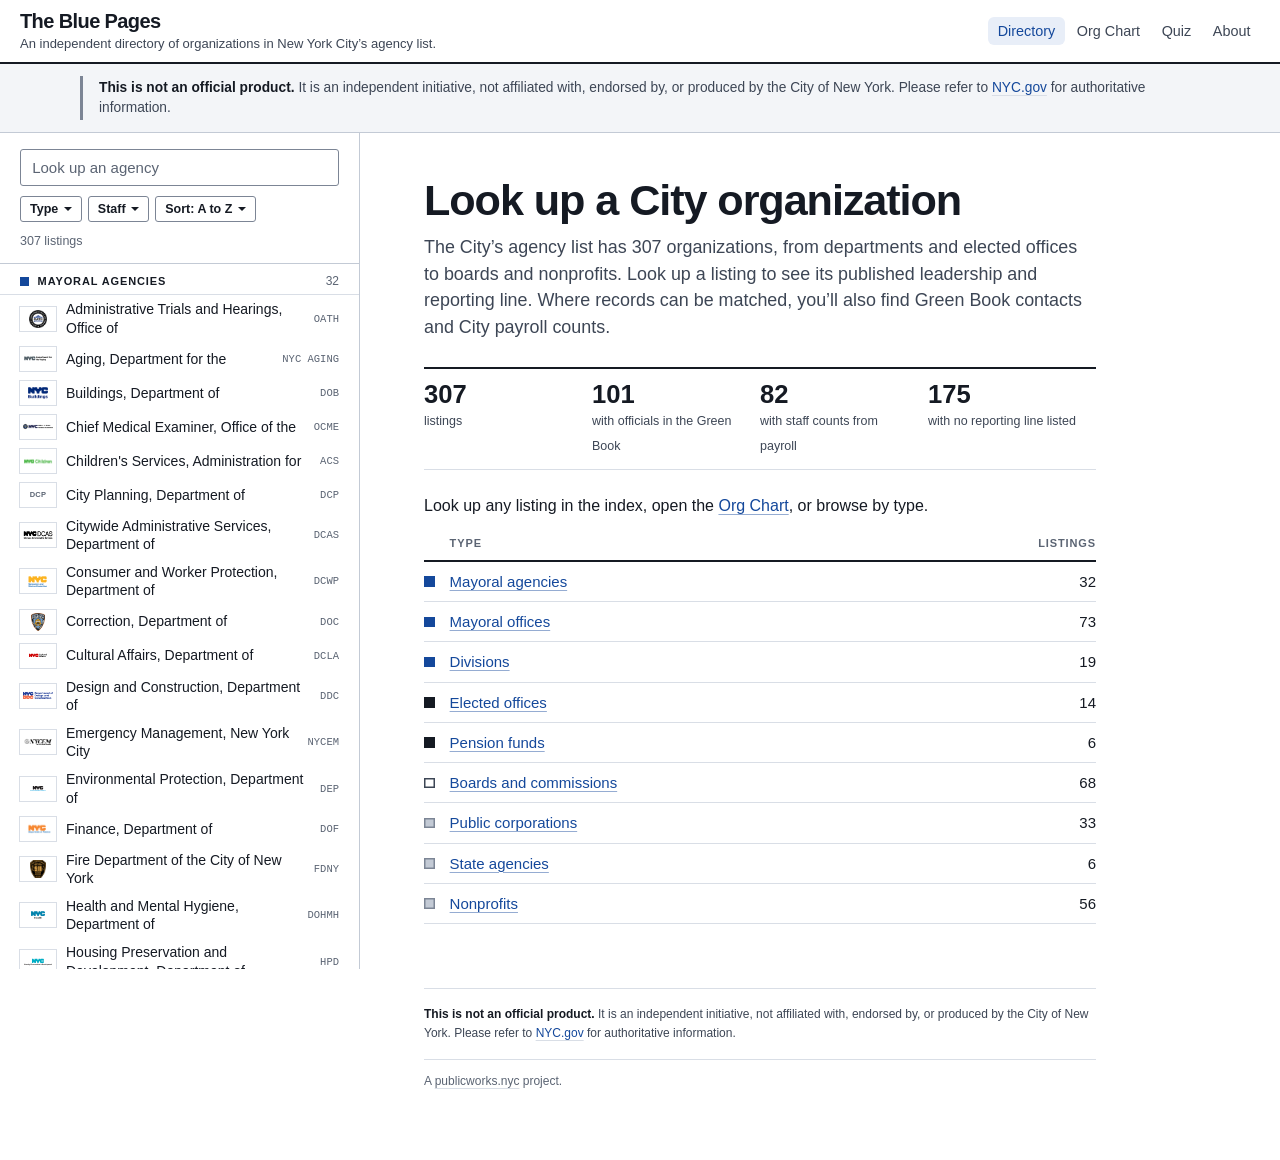
==== docs/index.html @ 3d4123b9 "Place nonofficial notice at top and footer" ====
<!doctype html>
<html lang="en">
<head>
<meta charset="utf-8">
<meta name="viewport" content="width=device-width, initial-scale=1">
<title>The Blue Pages</title>
<link rel="canonical" href="https://bluepages.publicworks.nyc/">
<meta name="description" content="Browse New York City’s agency list, with published leadership and reporting lines, plus Green Book contacts and payroll counts where available.">
<link rel="stylesheet" href="css/style.css">
<script src="vendor/d3.min.js" defer></script>
<script src="vendor/d3-flextree.js" defer></script>
<script src="vendor/d3-org-chart.js" defer></script>
<script src="data/agencies.js" defer></script>
<script src="data/greenbook.js" defer></script>
<script src="data/payroll.js" defer></script>
<script src="js/app.js" defer></script>
</head>
<body>
<a class="skip" href="#main">Skip to content</a>

<header class="topbar">
  <div class="masthead">
    <a class="wordmark" href="./" data-nav>The Blue Pages</a>
    <p class="subtitle">An independent directory of organizations in New York City’s agency list.</p>
  </div>
  <nav class="topnav" aria-label="Sections">
    <a href="./" data-nav data-view="">Directory</a>
    <a href="?view=chart" data-nav data-view="chart">Org Chart</a>
    <a href="?view=quiz" data-nav data-view="quiz">Quiz</a>
    <a href="?view=about" data-nav data-view="about">About</a>
  </nav>
</header>

<div class="notice-band" id="home-notice" hidden></div>

<div class="layout">
  <aside class="rail" aria-label="Index of agencies">
    <div class="rail-intro">
      <p>Look up any of the <span data-total>307</span> organizations in the City’s agency list to see its published leadership and reporting line.</p>
    </div>
    <div class="rail-head">
      <label class="visually-hidden" for="q">Look up an agency</label>
      <input id="q" type="search" autocomplete="off" placeholder="Look up an agency">
      <div class="filters" id="filters"></div>
      <p class="rail-status" id="rail-status" aria-live="polite"></p>
    </div>
    <div class="rail-list" id="rail-list"></div>
  </aside>

  <main id="main" class="main" tabindex="-1"></main>
</div>
</body>
</html>
---- docs/css/style.css ----
/* The Blue Pages. Index on the left, listing on the right.
   White paper, dark ink, one deep blue accent shared with civilservice.publicworks.nyc.
   Red is for cautions only. Light only. Every color is a token; a hex below the token block is a bug.
   Contrast figures are WCAG ratios, computed. */

:root {
  --paper:       #ffffff;
  --rail-bg:     #ffffff;
  --wash:        #f3f5f8;   /* ink on it 16.0:1, faint on it 5.5:1 */
  --ink:         #151a23;   /* on paper 17.4:1 */
  --ink-soft:    #3d4655;   /* on paper 9.5:1 */
  --ink-faint:   #5b6473;   /* on paper 6.0:1, on --sel-bg 5.1:1 */
  --rule:        #151a23;   /* hard rules, under headings only */
  --hair:        #d9dee6;   /* row lines */
  --hair-strong: #c3cad5;   /* pane edges */
  --line:        #7c8595;   /* control and card edges: 3.7:1 on paper, 3.4:1 on wash */

  --accent:      #14489b;   /* on paper 8.6:1, white on it 8.6:1 */
  --accent-soft: #e8eef8;   /* ink on it 15.0:1 */
  --on-accent:   #ffffff;
  --sel-bg:      var(--accent-soft);
  --red:         #a4281c;   /* cautions only; on paper 7.2:1 */

  /* Type families. Blue marks the Mayor's line; the rest differ by tone and by solid or hollow.
     The type is always written out beside the mark. */
  --fam-exec-fill:  var(--accent);   --fam-exec-ring:  var(--accent);
  --fam-elect-fill: var(--ink);      --fam-elect-ring: var(--ink);
  --fam-board-fill: var(--paper);    --fam-board-ring: var(--ink-soft);
  --fam-out-fill:   #c3cad5;         --fam-out-ring:   var(--line);

  /* The suite's type: system sans and mono, as in paygap, schools and hazardhistorian. */
  --sans: -apple-system, BlinkMacSystemFont, "Segoe UI", Inter, Roboto, "Helvetica Neue", Arial, sans-serif;
  --mono: ui-monospace, SFMono-Regular, "SF Mono", Menlo, Consolas, monospace;

  --radius: 3px;
  --shadow: 0 1px 2px rgba(20, 26, 36, .06), 0 8px 24px -12px rgba(20, 26, 36, .22);

  --topbar:  64px;
  --rail:    360px;
  --measure: 42rem;
  --note:    8.5rem;
  --wide:    calc(var(--measure) + var(--note) + 2.5rem);
}

/* ---- Base ------------------------------------------------------ */

* { box-sizing: border-box; }
[hidden] { display: none !important; }
html, body { background: var(--paper); }
body { margin: 0; color: var(--ink); font-family: var(--sans); font-size: 16px; line-height: 1.55; -webkit-font-smoothing: antialiased; }
a { color: inherit; text-decoration-color: var(--hair); text-decoration-thickness: 1px; text-underline-offset: 3px; }
a:hover { text-decoration-color: currentColor; }

/* The accent is under 3:1 against body ink, so the underline carries the link. */
.prose a, .facts a, .officials a, .sources a, .panel a { color: var(--accent); text-decoration-color: color-mix(in srgb, var(--accent) 45%, transparent); }
.prose a:hover, .facts a:hover, .officials a:hover, .sources a:hover, .panel a:hover { text-decoration-color: currentColor; }

:focus-visible { outline: 2px solid var(--accent); outline-offset: 2px; }
.skip { position: absolute; left: -999px; }
.skip:focus { left: 16px; top: 8px; z-index: 50; background: var(--paper); padding: .5rem .8rem; }
.visually-hidden { position: absolute; width: 1px; height: 1px; overflow: hidden; clip: rect(0 0 0 0); }
.muted { color: var(--ink-faint); }
.small { font-size: .85rem; }
.none { color: var(--ink-faint); }
.num { font-variant-numeric: tabular-nums; }

/* Family marks: tone plus shape. */
[data-g="exec"]  { --gc: var(--fam-exec-fill);  --sw-bg: var(--fam-exec-fill);  --sw-ring: var(--fam-exec-ring); }
[data-g="elect"] { --gc: var(--fam-elect-fill); --sw-bg: var(--fam-elect-fill); --sw-ring: var(--fam-elect-ring); }
[data-g="board"] { --gc: var(--fam-board-ring); --sw-bg: var(--fam-board-fill); --sw-ring: var(--fam-board-ring); }
[data-g="out"]   { --gc: var(--fam-out-ring);   --sw-bg: var(--fam-out-fill);   --sw-ring: var(--fam-out-ring); }
.sw { display: inline-block; width: .7em; height: .7em; flex: none; }
.sw, .rail-group-h::before, .badge::before { background: var(--sw-bg); box-shadow: inset 0 0 0 1.5px var(--sw-ring); }

/* ---- Top bar --------------------------------------------------- */

.topbar { position: sticky; top: 0; z-index: 20; height: var(--topbar); display: flex; align-items: center; gap: 1.5rem;
  padding: 0 20px; background: var(--paper); color: var(--ink); border-bottom: 2px solid var(--rule); }
.masthead { display: flex; flex-direction: column; min-width: 0; line-height: 1.2; }
.wordmark { align-self: flex-start; font-weight: 700; font-size: 1.25rem; letter-spacing: -.03em; text-decoration: none; white-space: nowrap; }
.wordmark:hover { text-decoration: underline; text-decoration-color: var(--hair); }
.subtitle { margin: 2px 0 0; font-size: 13px; line-height: 1.35; color: var(--ink-soft); white-space: nowrap; overflow: hidden; text-overflow: ellipsis; }
.topnav { margin-left: auto; display: flex; gap: .15rem; }
.topnav a { font-size: .9rem; font-weight: 500; color: var(--ink-soft); text-decoration: none; padding: .2rem .6rem; border-radius: 6px; white-space: nowrap; }
.topnav a:hover { background: var(--wash); color: var(--ink); }
.topnav a[aria-current] { color: var(--accent); background: var(--accent-soft); }

/* ---- Two panes ------------------------------------------------- */

.layout { display: grid; grid-template-columns: var(--rail) minmax(0, 1fr); }
.rail { position: sticky; top: var(--topbar); height: calc(100vh - var(--topbar)); display: flex; flex-direction: column;
  background: var(--rail-bg); border-right: 1px solid var(--hair-strong); }
.main { min-width: 0; padding: 44px clamp(20px, 5vw, 72px) 64px; outline: none; }

/* ---- Rail ------------------------------------------------------ */

.rail-intro { display: none; }
.rail-head { padding: 16px 20px 12px; border-bottom: 1px solid var(--hair-strong); display: grid; gap: 10px; }
#q { width: 100%; font: 400 15px var(--sans); padding: .55rem .7rem; border: 1.5px solid var(--line); border-radius: var(--radius);
  background: var(--paper); color: var(--ink); }
#q::placeholder { color: var(--ink-faint); }
#q:focus { border-color: var(--accent); outline: 2px solid var(--accent); outline-offset: 1px; }
.filters { display: flex; flex-wrap: wrap; gap: 6px; align-items: center; }
.rail-status { margin: 0; font-size: 12.5px; color: var(--ink-faint); display: flex; gap: .6rem; }
.rail-status button { font: inherit; color: var(--accent); background: none; border: 0; padding: 0; cursor: pointer; text-decoration: underline; }

/* Dropdown: a details element holding checkboxes or radios. */
.dd { position: relative; }
.dd > summary { list-style: none; cursor: pointer; font: 600 12.5px var(--sans); padding: 5px 9px; border: 1px solid var(--line); border-radius: var(--radius);
  background: var(--paper); color: var(--ink); display: inline-flex; gap: .35rem; align-items: center; white-space: nowrap; }
.dd > summary:hover { background: var(--wash); }
.dd > summary::-webkit-details-marker { display: none; }
.dd > summary::after { content: ""; width: 0; height: 0; border: 4px solid transparent; border-top-color: currentColor; margin-top: 4px; }
.dd.is-on > summary { background: var(--accent-soft); color: var(--accent); border-color: var(--accent); }
.dd[open] > summary { border-color: var(--accent); }
.dd-menu { position: absolute; z-index: 30; top: calc(100% + 6px); left: 0; min-width: 250px; background: var(--paper);
  border: 1px solid var(--hair-strong); border-radius: var(--radius); padding: 6px 0; box-shadow: var(--shadow); }
.dd-menu label { display: flex; align-items: center; gap: .55rem; padding: 5px 12px; font-size: 14px; cursor: pointer; }
.dd-menu label:hover { background: var(--wash); }
.dd-menu input { accent-color: var(--accent); margin: 0; }
.dd-menu .count { margin-left: auto; padding-left: 1rem; }
.dd-foot { border-top: 1px solid var(--hair); margin-top: 6px; padding: 6px 12px 2px; }
.dd-foot button { font: 500 12.5px var(--sans); background: none; border: 0; padding: 0; color: var(--accent); cursor: pointer; text-decoration: underline; }
.dd-right .dd-menu { left: auto; right: 0; }

.rail-list { position: relative; overflow-y: auto; flex: 1; padding-bottom: 24px; }

/* Group headings: paper, ink, a small mark. Sticky, so opaque. */
.rail-group-h { position: sticky; top: 0; z-index: 1; margin: 0; padding: 10px 20px 6px; background: var(--rail-bg); color: var(--ink);
  border-bottom: 1px solid var(--hair); font: 700 11px var(--sans); letter-spacing: .08em; text-transform: uppercase;
  display: flex; align-items: center; gap: .55rem; }
.rail-group-h::before { content: ""; width: .8em; height: .8em; flex: none; }
.rail-group + .rail-group .rail-group-h { border-top: 1px solid var(--hair); }
.count { margin-left: auto; color: var(--ink-faint); font-size: 12px; font-weight: 400; letter-spacing: 0; font-variant-numeric: tabular-nums; }
.rail-group ul, .related-list { list-style: none; margin: 0; padding: 0; }
.rail-empty { padding: 20px; color: var(--ink-faint); }

.row { position: relative; display: grid; grid-template-columns: 36px minmax(0, 1fr) auto; gap: 10px; align-items: center;
  padding: 5px 20px; text-decoration: none; font-size: 14px; line-height: 1.3; }
.row:hover { background: var(--wash); }
.row-name { overflow-wrap: anywhere; }
.row-name .hit { display: block; font-size: 12px; font-weight: 400; color: var(--ink-faint); }
.row-aside { font: 10.5px var(--mono); color: var(--ink-faint); text-align: right; }
.thumb { width: 36px; height: 24px; display: flex; align-items: center; justify-content: center; background: var(--paper);
  box-shadow: 0 0 0 1px var(--hair); }
.thumb img { max-width: 30px; max-height: 18px; object-fit: contain; }
.thumb-none { background: transparent; font: 600 7.5px var(--sans); letter-spacing: .04em; color: var(--ink-faint); }
.row[aria-current] { background: var(--sel-bg); font-weight: 600; }
.row[aria-current] .row-aside, .row[aria-current] .hit { color: var(--ink-soft); }
.row[aria-current]::before { content: ""; position: absolute; left: 0; top: 0; bottom: 0; width: 3px; background: var(--accent); }

/* ---- Shared type in main -------------------------------------- */

.prose, .entry { max-width: var(--wide); }
.prose > p, .prose > .lead, .prose > h1 { max-width: var(--measure); }
.title { font-weight: 700; font-size: clamp(1.9rem, 3.4vw, 2.7rem); line-height: 1.08; letter-spacing: -.025em; margin: 0 0 .6rem; }
.lead { font-size: 1.12rem; line-height: 1.5; color: var(--ink-soft); margin: .5rem 0 1.6rem; }
.badge { display: inline-flex; align-items: center; gap: .5rem; font-size: 11.5px; font-weight: 700; letter-spacing: .08em; text-transform: uppercase;
  color: var(--ink-soft); margin: 0 0 .8rem; }
.badge::before { content: ""; width: .85em; height: .85em; flex: none; }
.h-sec { display: flex; align-items: baseline; gap: .6rem; font-weight: 700; font-size: 1.05rem; margin: 2.6rem 0 .7rem;
  padding-bottom: .4rem; border-bottom: 2px solid var(--rule); max-width: var(--wide); }
.h-sec .count { margin-left: 0; }
.h-sec .src { margin-left: auto; font-size: 12px; font-weight: 400; color: var(--ink-faint); }
.notice-band { background: var(--wash); border-bottom: 1px solid var(--hair-strong); padding: .75rem 20px; }
.notice { border-left: 3px solid var(--line); padding: .1rem 0 .1rem 1rem;
  font-size: .86rem; line-height: 1.5; color: var(--ink-soft); max-width: 70rem; margin: 0 auto; }
.notice p { margin: 0; }
.notice strong { color: var(--ink); }
.notice a, .colophon .disclaimer a { color: var(--accent); }

/* ---- Home ------------------------------------------------------ */

.types-table { border-collapse: collapse; width: 100%; max-width: var(--measure); margin: 1rem 0 1.5rem; font-size: 15px; }
.types-table th { font-size: 11px; font-weight: 700; letter-spacing: .08em; text-transform: uppercase; color: var(--ink-faint);
  text-align: left; padding: 0 0 .5rem; border-bottom: 2px solid var(--rule); }
.types-table td { padding: .5rem 0; border-bottom: 1px solid var(--hair); }
.types-table td:first-child { width: 1.6rem; }
.types-table .num { text-align: right; }
.stats { display: grid; grid-template-columns: repeat(auto-fit, minmax(9rem, 1fr)); max-width: var(--measure); margin: 1.5rem 0;
  border-top: 2px solid var(--rule); }
.stat { padding: .7rem .9rem .7rem 0; border-bottom: 1px solid var(--hair); }
.stat b { display: block; font-size: 1.6rem; font-weight: 700; line-height: 1.1; font-variant-numeric: tabular-nums; }
.stat span { font-size: 12.5px; color: var(--ink-soft); }

/* ---- Entry ----------------------------------------------------- */

.back { display: none; }
.entry-head { display: grid; grid-template-columns: minmax(0, 1fr) auto; gap: 1.5rem 2rem; align-items: start; max-width: var(--wide);
  margin-bottom: 1.6rem; }
.mount { width: 220px; height: 110px; background: var(--paper); box-shadow: 0 0 0 1px var(--hair);
  display: flex; align-items: center; justify-content: center; padding: 14px 18px; margin: 0; }
.mount img { max-width: 100%; max-height: 100%; object-fit: contain; }
.mount-none span { font: 500 13px var(--mono); color: var(--ink-faint); }
.acro { display: inline-block; font: 500 12px var(--mono); padding: 2px 7px; border: 1px solid var(--line); border-radius: var(--radius); margin: 0; }

/* Facts: label, value, source. Every entry shows every row. */
.facts { margin: 0 0 1rem; border-top: 2px solid var(--rule); max-width: var(--wide); }
.fact { display: grid; grid-template-columns: 9rem minmax(0, var(--measure)) var(--note); column-gap: 1.25rem;
  padding: .6rem 0; border-bottom: 1px solid var(--hair); }
.fact dt { font-size: 13px; font-weight: 700; padding-top: .1rem; }
.fact dd { margin: 0; overflow-wrap: anywhere; }
.fact .sub { color: var(--ink-faint); }
.src-note { margin: 0; padding-top: .2rem; font-size: 12px; line-height: 1.35; color: var(--ink-faint); text-align: right; }
.facts .src-note a { color: inherit; text-decoration-color: var(--hair); }
.chart-link { font-size: 13px; font-weight: 600; }
.def { display: block; margin-top: .3rem; font-size: 12.5px; color: var(--ink-faint); }
.spark { display: block; margin-top: .35rem; overflow: visible; }
.spark path { fill: none; stroke: var(--accent); stroke-width: 2; }
.spark circle { fill: var(--accent); }
.spark text { font: 10px var(--mono); fill: var(--ink-faint); }

.officials { width: 100%; max-width: var(--wide); border-collapse: collapse; font-size: 14.5px; }
.officials th { text-align: left; font-size: 11px; font-weight: 700; letter-spacing: .06em; text-transform: uppercase; color: var(--ink-faint);
  padding: 0 .8rem .35rem 0; }
.officials td { padding: .45rem .8rem .45rem 0; border-top: 1px solid var(--hair); vertical-align: top; }
.officials td:first-child { font-weight: 600; width: 36%; }
.officials .div { color: var(--ink-soft); font-size: 13px; }
.more { margin: .6rem 0 0; font: 600 13px var(--sans); background: var(--paper); border: 1px solid var(--line); border-radius: var(--radius);
  padding: .35rem .8rem; cursor: pointer; color: var(--ink); }
.more:hover { background: var(--wash); }
.empty-sec { margin: 0; color: var(--ink-faint); }

.related { max-width: var(--measure); }
.related-list .row { padding-left: 0; padding-right: 0; font-size: 14.5px; }
.related-list .row:hover { background: transparent; }
.related-list .row:hover .row-name { text-decoration: underline; }
.sources { font-size: 13px; color: var(--ink-soft); max-width: var(--wide); padding: 0; list-style: none; margin: 0; }
.sources li { padding: .45rem 0; border-bottom: 1px solid var(--hair); display: grid; grid-template-columns: 9rem 1fr; column-gap: 1.25rem; }
.sources b { color: var(--ink); }
#sources { scroll-margin-top: calc(var(--topbar) + 16px); outline: none; }
#sources:target .h-sec, #sources:focus .h-sec { box-shadow: inset 0 -3px 0 var(--accent); }

/* ---- Org Chart ------------------------------------------------- */

body[data-view="chart"] .main { padding: 0; display: flex; flex-direction: column; height: calc(100vh - var(--topbar)); }
.chart-bar { display: flex; flex-wrap: wrap; align-items: center; gap: 8px; padding: 10px 16px; border-bottom: 1px solid var(--hair-strong); }
.chart-bar h1 { font-weight: 700; font-size: 1.25rem; margin: 0 .6rem 0 0; }
.chart-bar .bar-break { flex-basis: 100%; height: 0; }
.dd-actions button { display: block; width: 100%; text-align: left; font: 500 14px var(--sans); padding: 6px 12px; background: none; border: 0; cursor: pointer; color: var(--ink); }
.dd-actions button:hover { background: var(--wash); }
.dd-actions { min-width: 200px; }
.tool { font: 600 12.5px var(--sans); padding: 5px 9px; background: var(--paper); color: var(--ink); border: 1px solid var(--line);
  border-radius: var(--radius); cursor: pointer; white-space: nowrap; }
.tool:hover { background: var(--wash); }
.tool[aria-pressed="true"] { background: var(--accent); border-color: var(--accent); color: var(--on-accent); }
input.tool { font-weight: 400; cursor: text; flex: 1; min-width: 12rem; max-width: 24rem; padding: 6px 10px; font-size: 14px; }
input.tool:focus { border-color: var(--accent); outline: 2px solid var(--accent); outline-offset: 1px; }
.seg { display: inline-flex; }
.seg .tool { border-radius: 0; }
.seg .tool:first-child { border-radius: var(--radius) 0 0 var(--radius); }
.seg .tool:last-child { border-radius: 0 var(--radius) var(--radius) 0; }
.seg .tool + .tool { border-left: 0; }
.chart-note { font-size: 12.5px; color: var(--ink-soft); margin: 0; padding: 6px 16px; border-bottom: 1px solid var(--hair); max-width: 72rem; }
.chart-hint { font-size: 12px; color: var(--ink-faint); margin: 0; padding: 5px 16px; border-bottom: 1px solid var(--hair); }
.chart-stage { position: relative; flex: 1; display: flex; min-height: 420px; }
.chart-canvas { position: relative; flex: 1; background: var(--wash); overflow: hidden; }
.chart-canvas svg { display: block; }
.chart-outline { flex: 1; overflow: auto; padding: 24px 32px 48px; }

/* Detail panel for the selected box. */
.panel { position: absolute; top: 12px; right: 12px; width: 300px; max-height: calc(100% - 24px); overflow: auto; background: var(--paper);
  border: 1px solid var(--hair-strong); border-radius: var(--radius); box-shadow: var(--shadow); padding: 14px 16px 16px; font-size: 14px; }
.panel h2 { font-size: 1.1rem; font-weight: 700; line-height: 1.2; margin: .5rem 1.5rem .7rem 0; }
.panel .badge { margin: 0; font-size: 10.5px; }
.panel dl { margin: 0 0 .9rem; display: grid; grid-template-columns: 6.5rem 1fr; gap: .35rem .6rem; }
.panel dt { font-weight: 700; font-size: 12.5px; }
.panel dd { margin: 0; }
.panel-close { position: absolute; top: 6px; right: 6px; font: 700 18px var(--sans); background: none; border: 0; cursor: pointer; padding: 2px 8px; color: var(--ink); }
.panel-actions { display: flex; gap: 8px; flex-wrap: wrap; }
.panel .btn { font-size: 12.5px; padding: .5rem .8rem; }
.panel a.btn { color: var(--on-accent); }
.panel a.btn-quiet { color: var(--ink); }

/* Chart boxes, drawn inside foreignObject. */
.card { box-sizing: border-box; height: 100%; display: flex; background: var(--paper); border: 1px solid var(--line); border-radius: var(--radius);
  font-family: var(--sans); color: var(--ink); overflow: hidden; cursor: pointer; transition: opacity .2s; }
.card:hover { box-shadow: 0 0 0 2px var(--accent); }
.card-bar { width: 5px; flex: none; background: var(--sw-bg); box-shadow: inset 0 0 0 1.5px var(--sw-ring); }
.card-body { padding: 8px 28px 8px 10px; min-width: 0; display: flex; flex-direction: column; gap: 2px; }
.card-kind { font: 700 9.5px var(--sans); letter-spacing: .07em; text-transform: uppercase; color: var(--ink-faint); white-space: nowrap; overflow: hidden; text-overflow: ellipsis; }
.card-name { font-weight: 700; font-size: 14px; line-height: 1.2; display: -webkit-box; -webkit-line-clamp: 2; -webkit-box-orient: vertical; overflow: hidden; }
.card-meta { font-size: 11.5px; color: var(--ink-soft); white-space: nowrap; overflow: hidden; text-overflow: ellipsis; }
.card.is-position { border-style: dashed; }
.card.is-group { border: 1.5px solid var(--ink); }
.card.is-group .card-kind, .card.is-group .card-meta { color: var(--ink-faint); }
.card.is-division { border-color: var(--hair-strong); }
.card.is-division .card-name { font-weight: 500; font-size: 12.5px; line-height: 1.15; }
.card.is-division .card-body { padding: 6px 10px; gap: 1px; }
.card.is-focus { box-shadow: 0 0 0 3px var(--accent); }
.card.is-dim { opacity: .2; }
.node-btn { box-sizing: border-box; width: 48px; height: 22px; display: flex; align-items: center; justify-content: center;
  font: 600 11px var(--mono); background: var(--paper); color: var(--ink-soft); border: 1px solid var(--line); border-radius: 11px; }

/* Outline fallback. */
.tree, .tree ul { list-style: none; margin: 0; padding: 0; }
.tree ul { padding-left: 1.3rem; border-left: 1px solid var(--hair); margin-left: .3rem; }
.tree li { padding: .2rem 0; font-size: 15px; }
.twisty, .twisty-gap { display: inline-flex; align-items: center; justify-content: center; width: 1.5rem; height: 1.5rem; margin-right: .2rem;
  vertical-align: middle; }
.twisty { font: 500 13px var(--mono); color: var(--ink-soft); background: none; border: 0; padding: 0; cursor: pointer; }
.twisty::before { content: "+"; }
.twisty[aria-expanded="true"]::before { content: "\2212"; }
.twisty:hover { background: var(--wash); }
.tree .count { margin-left: .3rem; }
.tree .sw { margin-right: .4rem; }

/* ---- Quiz ------------------------------------------------------ */

.questions { padding-left: 1.6rem; margin: 1.5rem 0 0; max-width: var(--measure); }
.question { position: relative; margin: 0 0 2rem; padding-left: .3rem; }
.question::marker { font-family: var(--mono); color: var(--ink-faint); }
.question fieldset { border: 0; margin: 0; padding: 0; }
.question legend { padding: 0; margin: 0 0 .6rem; font-weight: 600; }
.q-logo { width: 240px; height: 110px; background: var(--paper); box-shadow: 0 0 0 1px var(--hair); padding: 18px;
  display: flex; align-items: center; justify-content: center; margin: 0 0 .8rem; }
.q-logo img { max-width: 100%; max-height: 100%; }
.bubble { display: flex; gap: .7rem; align-items: baseline; padding: .18rem 0; cursor: pointer; font-size: 15px; }
.bubble input { position: absolute; opacity: 0; width: 1px; height: 1px; }
.dot { flex: none; width: 22px; height: 22px; border-radius: 50%; border: 2px solid var(--ink); display: inline-flex;
  align-items: center; justify-content: center; font: 500 10px var(--mono); color: var(--ink); transform: translateY(4px); }
.bubble input:checked + .dot { background: var(--ink); color: var(--paper); }
.bubble input:focus-visible + .dot { outline: 2px solid var(--accent); outline-offset: 2px; }
.is-answer .dot { box-shadow: 0 0 0 2px var(--paper), 0 0 0 4px var(--accent); }
.is-wrong input:checked + .dot { background: var(--red); border-color: var(--red); }
.is-right::before, .is-wrong::before { position: absolute; left: -3.2rem; top: -.2rem; font: 800 1.4rem var(--sans); }
.is-right::before { content: "\2713"; color: var(--accent); }
.is-wrong::before { content: "\2717"; color: var(--red); }
.q-ref { font-size: 12.5px; color: var(--ink-faint); margin: .5rem 0 0; }
.quiz-foot { display: flex; align-items: center; gap: 1rem; flex-wrap: wrap; max-width: var(--measure);
  border-top: 2px solid var(--rule); padding-top: 1.25rem; }
.btn { font: 600 13px var(--sans); background: var(--accent); color: var(--on-accent); border: 0; border-radius: var(--radius);
  padding: .7rem 1.2rem; cursor: pointer; text-decoration: none; display: inline-block; }
.btn:disabled { opacity: .35; cursor: default; }
.btn-quiet { background: var(--paper); color: var(--ink); box-shadow: inset 0 0 0 1px var(--line); }
.btn-quiet:hover { background: var(--wash); }
.score { margin: 0; font-size: 13px; color: var(--ink-soft); }
.grade { font: 700 2.2rem var(--sans); color: var(--ink); margin-right: .7rem; vertical-align: -.25em; font-variant-numeric: tabular-nums; }

/* ---- Footer ---------------------------------------------------- */

.colophon { margin-top: 4rem; padding-top: 1rem; border-top: 1px solid var(--hair); font-size: 12px; line-height: 1.6;
  color: var(--ink-faint); max-width: var(--measure); }
.colophon p { margin: 0 0 .3rem; }
.colophon .disclaimer { color: var(--ink-soft); }
.colophon .disclaimer strong { color: var(--ink); }
.colophon .portfolio { margin-top: 1rem; padding-top: .75rem; border-top: 1px solid var(--hair); }

/* ---- Medium ---------------------------------------------------- */

@media (max-width: 1180px) {
  .fact { grid-template-columns: 9rem minmax(0, 1fr); }
  .src-note { grid-column: 2; text-align: left; padding-top: .1rem; }
}

/* ---- Narrow: one pane at a time -------------------------------- */

@media (max-width: 860px) {
  .topbar { height: auto; flex-direction: column; align-items: stretch; gap: 6px; padding: 12px 16px 6px; position: static; }
  .subtitle { white-space: normal; }
  .topnav { margin: 0 -.6rem; gap: 0; overflow-x: auto; }
  .layout { display: block; }
  .rail { position: static; height: auto; border-right: 0; }
  .rail-list { overflow: visible; }
  .main { padding: 24px 16px 48px; }
  body[data-view="entry"] .rail, body[data-view="chart"] .rail,
  body[data-view="quiz"] .rail, body[data-view="about"] .rail { display: none; }
  body[data-view="home"] .main { border-top: 2px solid var(--rule); }
  body[data-view="home"] .rail-intro { display: block; padding: 18px 16px 4px; }
  .rail-intro p { margin: 0 0 .6rem; max-width: 36rem; color: var(--ink-soft); }
  body[data-view="home"] .home > .lead { display: none; }
  body[data-view="home"] .home > .title { position: absolute; width: 1px; height: 1px; overflow: hidden; clip: rect(0 0 0 0); }
  .chart-note { padding: 6px 12px; }
  body[data-view="chart"] .main { height: auto; }
  body[data-view="chart"] .chart-stage { height: 72vh; flex: none; }
  input.tool { max-width: none; }
  .chart-hint { display: none; }
  .panel { left: 8px; right: 8px; width: auto; top: auto; bottom: 8px; max-height: 38%; padding: 10px 12px; }
  .panel h2 { font-size: 1rem; margin: .3rem 1.5rem .4rem 0; }
  .panel dl { gap: .15rem .6rem; margin-bottom: .6rem; }
  .back { display: inline-block; margin-bottom: 1rem; color: var(--ink-soft); text-decoration: none; font-size: 14px; }
  .back::before { content: "\2190  "; }
  .entry-head { grid-template-columns: 1fr; }
  .entry-head .mount { order: -1; }
  .fact, .sources li { grid-template-columns: 1fr; row-gap: .1rem; }
  .src-note { grid-column: 1; text-align: left; }
  .officials td:first-child { width: auto; }
  .officials .div { display: block; }
  .is-right::before, .is-wrong::before { left: -2.4rem; }
}
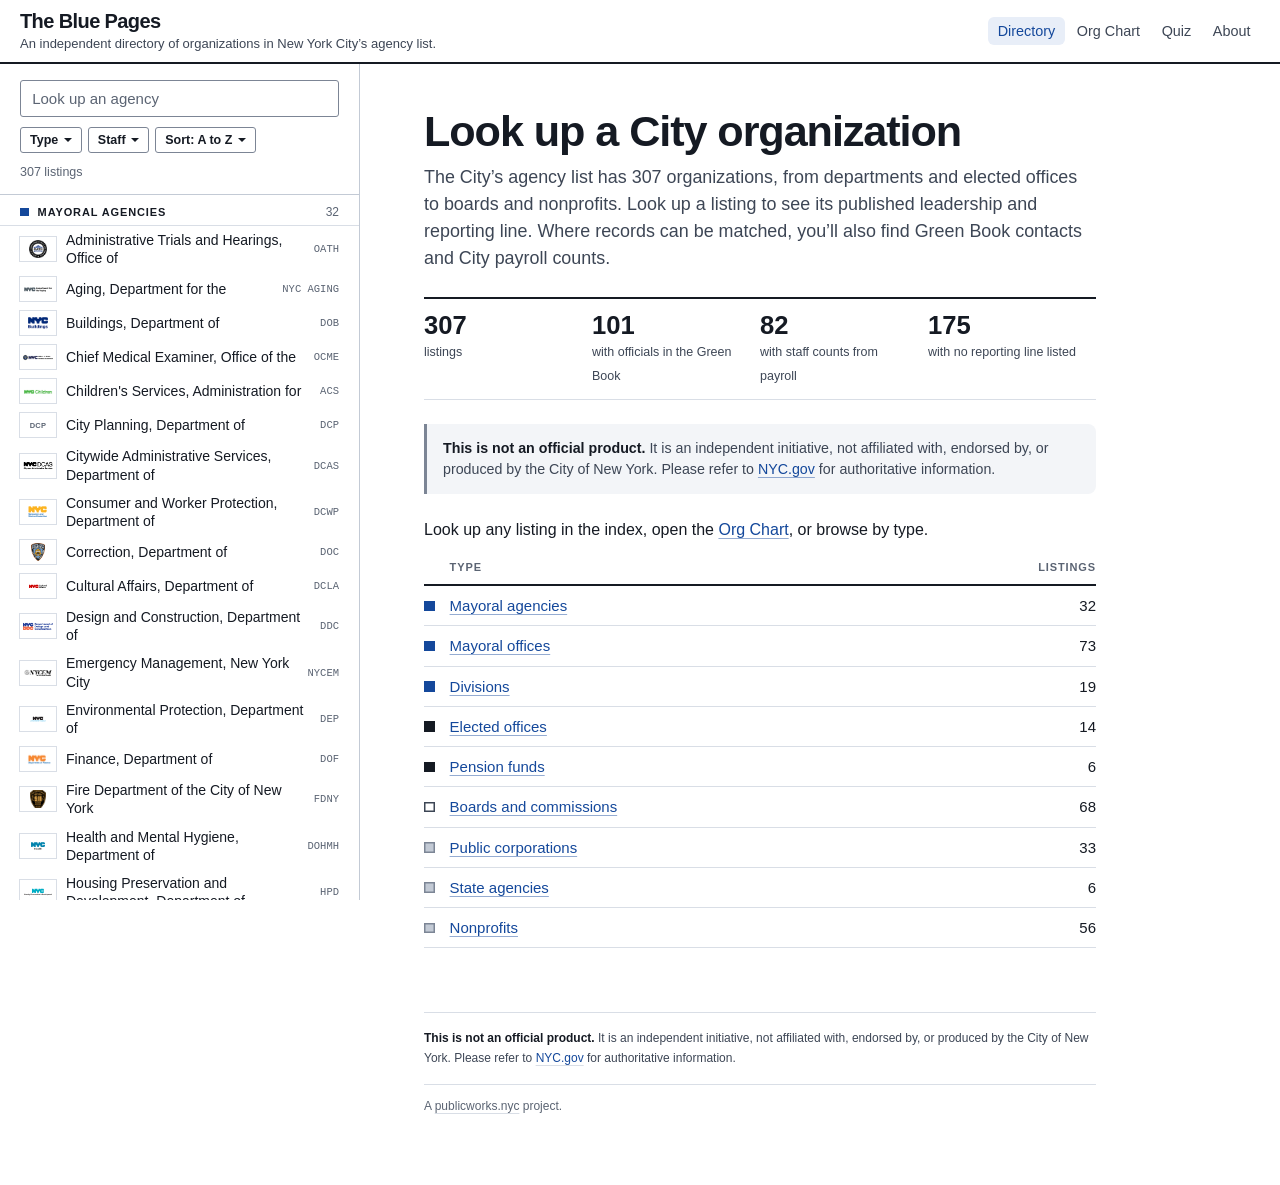
==== commit b7bd8c32: "Place Blue Pages notice below directory counts" ====
--- a/docs/index.html
+++ b/docs/index.html
@@ -31,8 +31,6 @@
   </nav>
 </header>
 
-<div class="notice-band" id="home-notice" hidden></div>
-
 <div class="layout">
   <aside class="rail" aria-label="Index of agencies">
     <div class="rail-intro">
--- a/docs/css/style.css
+++ b/docs/css/style.css
@@ -162,10 +162,10 @@
   padding-bottom: .4rem; border-bottom: 2px solid var(--rule); max-width: var(--wide); }
 .h-sec .count { margin-left: 0; }
 .h-sec .src { margin-left: auto; font-size: 12px; font-weight: 400; color: var(--ink-faint); }
-.notice-band { background: var(--wash); border-bottom: 1px solid var(--hair-strong); padding: .75rem 20px; }
-.notice { border-left: 3px solid var(--line); padding: .1rem 0 .1rem 1rem;
-  font-size: .86rem; line-height: 1.5; color: var(--ink-soft); max-width: 70rem; margin: 0 auto; }
-.notice p { margin: 0; }
+.notice { border-left: 3px solid var(--line); background: var(--wash); padding: .85rem 1rem;
+  border-radius: 0 8px 8px 0; font-size: .89rem; line-height: 1.5;
+  color: var(--ink-soft); max-width: var(--measure); margin: 1.5rem 0; }
+.notice p { margin: 0; max-width: none; }
 .notice strong { color: var(--ink); }
 .notice a, .colophon .disclaimer a { color: var(--accent); }
 
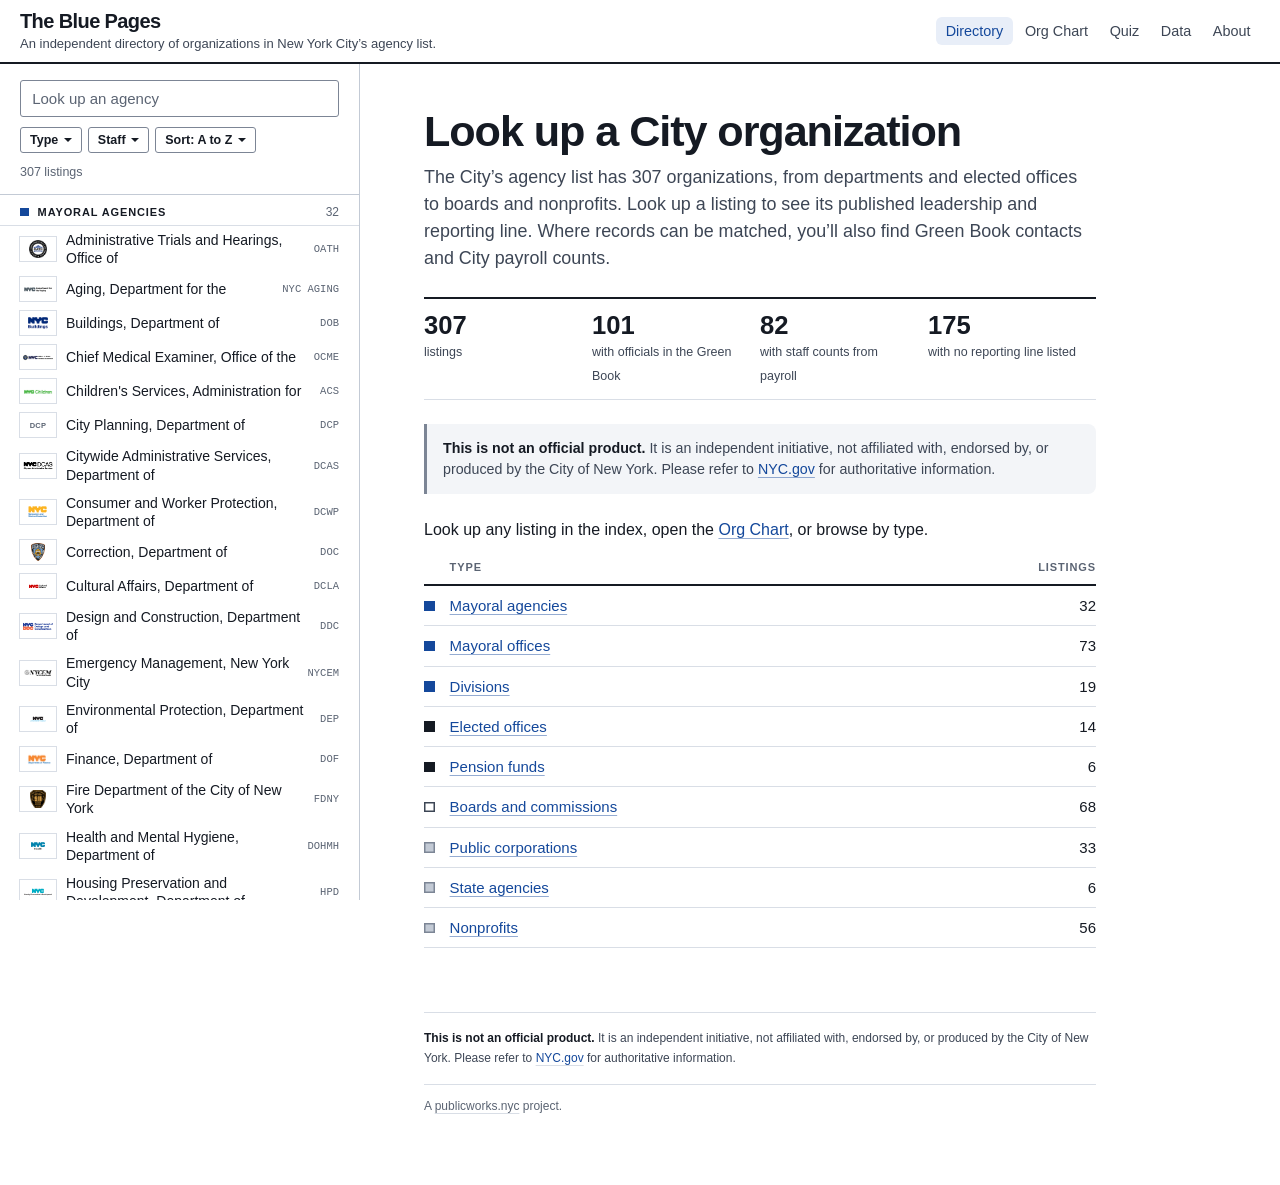
==== commit e4edc35a: "Add Data view and listings CSV, align About and README Co-Authored-By: Claude Sonnet 5.5 <noreply@an" ====
--- a/docs/index.html
+++ b/docs/index.html
@@ -6,14 +6,14 @@
 <title>The Blue Pages</title>
 <link rel="canonical" href="https://bluepages.publicworks.nyc/">
 <meta name="description" content="Browse New York City’s agency list, with published leadership and reporting lines, plus Green Book contacts and payroll counts where available.">
-<link rel="stylesheet" href="css/style.css">
+<link rel="stylesheet" href="css/style.css?v=20260930-data">
 <script src="vendor/d3.min.js" defer></script>
 <script src="vendor/d3-flextree.js" defer></script>
 <script src="vendor/d3-org-chart.js" defer></script>
 <script src="data/agencies.js" defer></script>
 <script src="data/greenbook.js" defer></script>
 <script src="data/payroll.js" defer></script>
-<script src="js/app.js" defer></script>
+<script src="js/app.js?v=20260930-data" defer></script>
 </head>
 <body>
 <a class="skip" href="#main">Skip to content</a>
@@ -27,6 +27,7 @@
     <a href="./" data-nav data-view="">Directory</a>
     <a href="?view=chart" data-nav data-view="chart">Org Chart</a>
     <a href="?view=quiz" data-nav data-view="quiz">Quiz</a>
+    <a href="?view=data" data-nav data-view="data">Data</a>
     <a href="?view=about" data-nav data-view="about">About</a>
   </nav>
 </header>
--- a/docs/css/style.css
+++ b/docs/css/style.css
@@ -388,3 +388,29 @@
   .officials .div { display: block; }
   .is-right::before, .is-wrong::before { left: -2.4rem; }
 }
+
+/* Data view. Downloads, the columns disclosure and the process list. The same
+   three blocks appear on every Public Works Data page; see alignment.md. */
+.downloads { display: grid; gap: 1rem; margin: 1rem 0; grid-template-columns: repeat(auto-fit, minmax(15rem, 1fr)); max-width: var(--measure); }
+.download { display: block; background: var(--paper); border: 1px solid var(--hair-strong); border-radius: var(--radius);
+  padding: .9rem 1.1rem; color: inherit; text-decoration: none; transition: border-color .15s ease; }
+.download:hover { border-color: var(--accent); }
+.download h3 { margin: 0 0 .25rem; font-size: 1rem; }
+.download p { margin: 0; font-size: 13.5px; color: var(--ink-soft); max-width: none; }
+.columns { margin: 1rem 0 1.5rem; max-width: var(--measure); }
+.columns > summary { cursor: pointer; font-weight: 600; }
+.columns[open] > summary { margin-bottom: .75rem; }
+.col-list { margin: 0; }
+.col-list dt { margin-top: .6rem; }
+.col-list dd { margin: .1rem 0 0; color: var(--ink-soft); }
+.data-note { font-size: 13px; color: var(--ink-faint); margin-top: .75rem; }
+.notes { max-width: var(--measure); padding-left: 1.1rem; }
+.notes li { margin-bottom: .5rem; }
+
+.process { list-style: none; margin: 1rem 0 0; padding: 0; counter-reset: step; max-width: var(--measure); }
+.process > li { position: relative; counter-increment: step; padding: 0 0 1.25rem 2.6rem; }
+.process > li::before { content: counter(step); position: absolute; left: 0; top: 0; width: 1.6rem; height: 1.6rem; border-radius: 50%;
+  display: grid; place-items: center; background: var(--accent); color: var(--on-accent); font-size: 12px; font-weight: 700; }
+.process > li:not(:last-child)::after { content: ""; position: absolute; left: .8rem; top: 1.9rem; bottom: .25rem; border-left: 2px solid var(--hair-strong); }
+.process h3 { margin: 0 0 .2rem; font-size: 1rem; }
+.process p { margin: 0; color: var(--ink-soft); }
